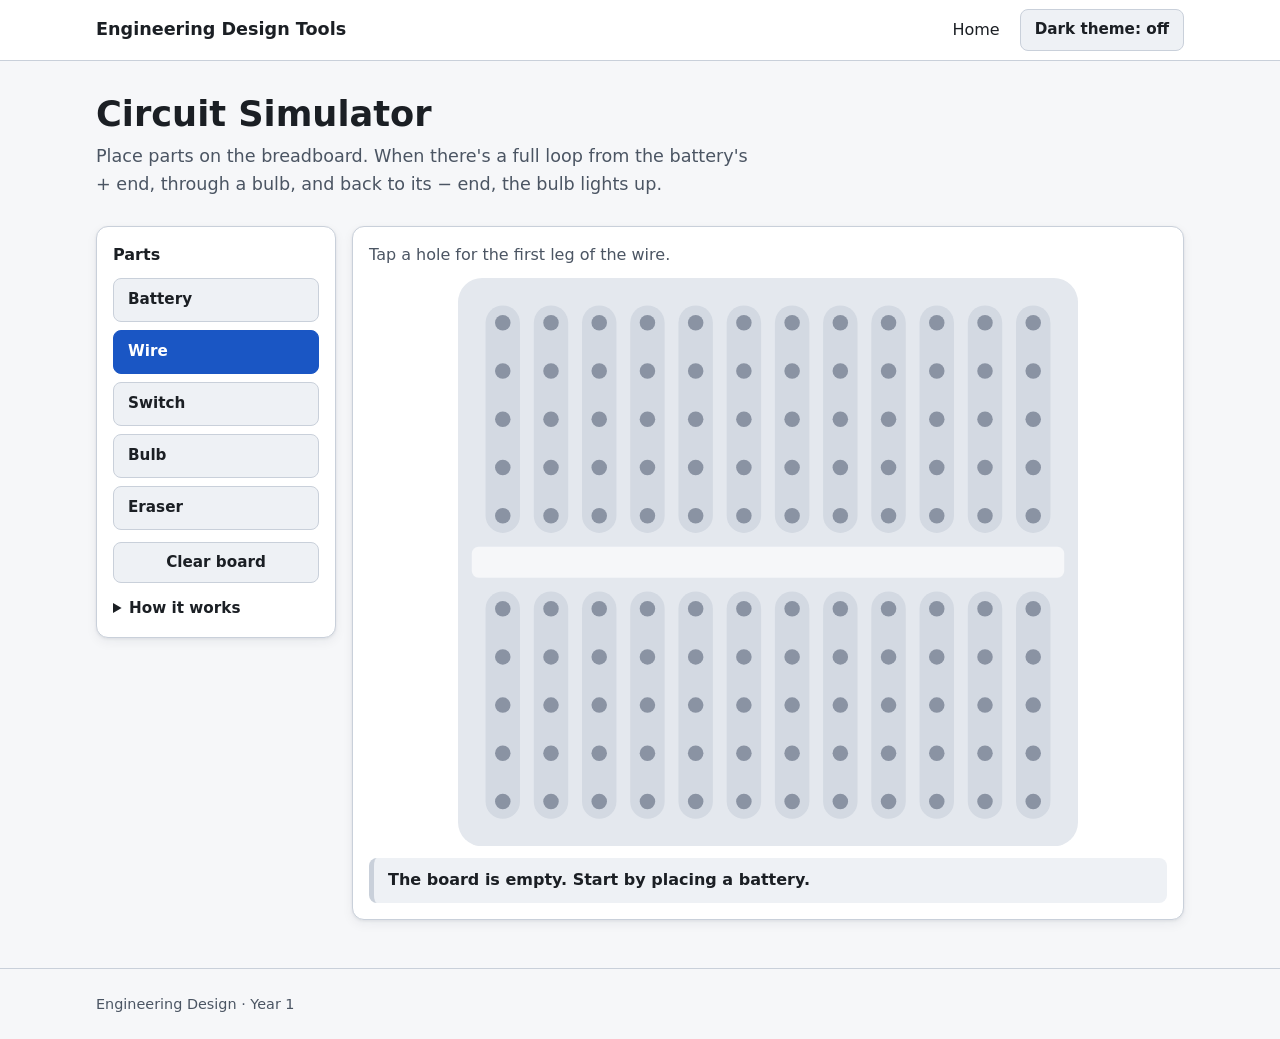
==== tools/circuit/index.html @ 4f477979 "Add portal home page and breadboard circuit simulator Phase one: a responsive portal with a light/da" ====
<!doctype html>
<html lang="en" data-theme="light">
<head>
  <meta charset="utf-8">
  <meta name="viewport" content="width=device-width, initial-scale=1">
  <title>Circuit Simulator</title>
  <script>
    try {
      if (localStorage.getItem('theme') === 'dark') {
        document.documentElement.setAttribute('data-theme', 'dark');
      }
    } catch (e) {}
  </script>
  <link rel="stylesheet" href="../../css/base.css">
  <link rel="stylesheet" href="circuit.css">
  <script src="../../js/theme.js" defer></script>
  <script src="circuit.js" defer></script>
</head>
<body>
  <header class="site-header">
    <div class="container">
      <a class="site-name" href="../../index.html">Engineering Design Tools</a>
      <nav class="site-nav" aria-label="Main">
        <a href="../../index.html">Home</a>
      </nav>
      <button type="button" class="btn" id="theme-toggle" aria-pressed="false">Dark theme: off</button>
    </div>
  </header>

  <main>
    <div class="container">
      <h1>Circuit Simulator</h1>
      <p class="lead">Place parts on the breadboard. When there's a full loop from the battery's + end, through a bulb, and back to its &minus; end, the bulb lights up.</p>

      <div class="sim">
        <section class="palette" aria-label="Parts">
          <h2 class="palette-title">Parts</h2>
          <div class="palette-buttons" role="group" aria-label="Choose a part">
            <button type="button" class="btn tool-btn" data-tool="battery" aria-pressed="false">Battery</button>
            <button type="button" class="btn tool-btn" data-tool="wire" aria-pressed="true">Wire</button>
            <button type="button" class="btn tool-btn" data-tool="switch" aria-pressed="false">Switch</button>
            <button type="button" class="btn tool-btn" data-tool="bulb" aria-pressed="false">Bulb</button>
            <button type="button" class="btn tool-btn" data-tool="erase" aria-pressed="false">Eraser</button>
          </div>
          <button type="button" class="btn clear-btn" id="clear-board">Clear board</button>
          <details class="howto">
            <summary>How it works</summary>
            <ul>
              <li>Pick a part, then tap two holes. The part's two legs go in those holes.</li>
              <li>For the battery, the first hole is the <strong>+</strong> end and the second is the <strong>&minus;</strong> end.</li>
              <li>Holes in the same shaded column strip are joined inside the board, so parts in the same strip are connected.</li>
              <li>Tap a switch to open or close it.</li>
              <li>Pick the Eraser and tap a part to remove it.</li>
            </ul>
          </details>
        </section>

        <section class="board-area" aria-label="Breadboard">
          <p class="hint" id="hint" aria-live="polite"></p>
          <div class="board-wrap">
            <svg id="board" role="img" aria-label="Breadboard"></svg>
          </div>
          <p class="status" id="status" role="status" aria-live="polite"></p>
        </section>
      </div>
    </div>
  </main>

  <footer class="site-footer">
    <div class="container">Engineering Design &middot; Year 1</div>
  </footer>
</body>
</html>
---- css/base.css ----
/* Shared styles for every page in the portal.
   Colors are CSS variables: defined once for the light theme,
   then redefined for the dark theme further down. */

:root {
  --bg: #f6f7f9;
  --surface: #ffffff;
  --surface-2: #eef1f5;
  --text: #1b1f24;
  --muted: #4b5563;
  --border: #c9d0da;
  --accent: #1a56c4;
  --accent-text: #ffffff;
  --ok-bg: #e6f4ea;
  --ok-text: #1e5b2e;
  --warn-bg: #fdecea;
  --warn-text: #8a1c12;
  --shadow: 0 1px 3px rgba(20, 30, 50, 0.08), 0 4px 12px rgba(20, 30, 50, 0.06);
  color-scheme: light;
}

:root[data-theme="dark"] {
  --bg: #111418;
  --surface: #1b1f25;
  --surface-2: #252a32;
  --text: #e9ecf0;
  --muted: #b4bcc8;
  --border: #414955;
  --accent: #8ab4ff;
  --accent-text: #0d1420;
  --ok-bg: #163324;
  --ok-text: #a8e6bd;
  --warn-bg: #3d1714;
  --warn-text: #ffb4a8;
  --shadow: 0 1px 3px rgba(0, 0, 0, 0.4), 0 4px 12px rgba(0, 0, 0, 0.3);
  color-scheme: dark;
}

*,
*::before,
*::after {
  box-sizing: border-box;
}

html {
  -webkit-text-size-adjust: 100%;
}

body {
  margin: 0;
  background: var(--bg);
  color: var(--text);
  font-family: system-ui, -apple-system, "Segoe UI", Roboto, "Helvetica Neue", Arial, sans-serif;
  font-size: 1rem;
  line-height: 1.55;
}

a {
  color: var(--accent);
}

:focus-visible {
  outline: 3px solid var(--accent);
  outline-offset: 2px;
}

.container {
  width: 100%;
  max-width: 1120px;
  margin: 0 auto;
  padding: 0 16px;
}

/* ---------- Header ---------- */

.site-header {
  background: var(--surface);
  border-bottom: 1px solid var(--border);
}

.site-header .container {
  display: flex;
  flex-wrap: wrap;
  align-items: center;
  gap: 8px 16px;
  min-height: 60px;
  padding-top: 8px;
  padding-bottom: 8px;
}

.site-name {
  font-weight: 700;
  font-size: 1.1rem;
  color: var(--text);
  text-decoration: none;
  margin-right: auto;
}

.site-nav a {
  color: var(--text);
  text-decoration: none;
  font-weight: 500;
  padding: 6px 4px;
}

.site-nav a:hover {
  text-decoration: underline;
}

/* ---------- Buttons ---------- */

.btn {
  font: inherit;
  font-size: 0.95rem;
  font-weight: 600;
  color: var(--text);
  background: var(--surface-2);
  border: 1px solid var(--border);
  border-radius: 8px;
  padding: 8px 14px;
  min-height: 40px;
  cursor: pointer;
}

.btn:hover {
  border-color: var(--accent);
}

.btn[aria-pressed="true"] {
  background: var(--accent);
  border-color: var(--accent);
  color: var(--accent-text);
}

/* ---------- Main content ---------- */

main {
  padding: 32px 0 48px;
}

h1 {
  font-size: clamp(1.6rem, 4vw, 2.2rem);
  line-height: 1.2;
  margin: 0 0 8px;
}

.lead {
  color: var(--muted);
  font-size: 1.1rem;
  margin: 0 0 28px;
  max-width: 60ch;
}

/* ---------- Tool cards ---------- */

.tool-grid {
  display: grid;
  grid-template-columns: repeat(auto-fill, minmax(260px, 1fr));
  gap: 16px;
  padding: 0;
  margin: 0;
  list-style: none;
}

.tool-card {
  display: flex;
  flex-direction: column;
  height: 100%;
  padding: 20px;
  background: var(--surface);
  border: 1px solid var(--border);
  border-radius: 12px;
  box-shadow: var(--shadow);
  color: var(--text);
  text-decoration: none;
}

.tool-card:hover {
  border-color: var(--accent);
}

.tool-card h2 {
  font-size: 1.2rem;
  margin: 0 0 6px;
}

.tool-card p {
  color: var(--muted);
  margin: 0 0 16px;
}

.tool-card .card-link {
  margin-top: auto;
  color: var(--accent);
  font-weight: 600;
}

.site-footer {
  color: var(--muted);
  font-size: 0.9rem;
  padding: 24px 0;
  border-top: 1px solid var(--border);
}
---- tools/circuit/circuit.css ----
/* Circuit simulator styles. Board colors are variables so both themes work. */

:root {
  --board: #e4e8ee;
  --strip: #d3d9e2;
  --hole: #8a93a3;
  --hole-pending: #1a56c4;
  --wire: #1f7a3a;
  --battery: #2b2f36;
  --battery-text: #ffffff;
  --part-line: #2b2f36;
  --bulb-off: #ffffff;
  --bulb-on: #ffd43b;
  --bulb-glow: rgba(255, 196, 0, 0.75);
  --switch: #b0420c;
}

:root[data-theme="dark"] {
  --board: #2a3038;
  --strip: #353c46;
  --hole: #7a8494;
  --hole-pending: #8ab4ff;
  --wire: #5fd07f;
  --battery: #e9ecf0;
  --battery-text: #111418;
  --part-line: #e9ecf0;
  --bulb-off: #1b1f25;
  --bulb-on: #ffd43b;
  --bulb-glow: rgba(255, 210, 60, 0.85);
  --switch: #ff9a5c;
}

.sim {
  display: grid;
  grid-template-columns: 1fr;
  gap: 16px;
}

@media (min-width: 1000px) {
  .sim {
    grid-template-columns: 240px 1fr;
    align-items: start;
  }
}

/* ---------- Palette ---------- */

.palette,
.board-area {
  background: var(--surface);
  border: 1px solid var(--border);
  border-radius: 12px;
  padding: 16px;
  box-shadow: var(--shadow);
  min-width: 0;
}

@media (max-width: 600px) {
  .board-area {
    padding: 12px 8px;
  }
}

.palette-title {
  font-size: 1rem;
  margin: 0 0 10px;
}

.palette-buttons {
  display: flex;
  flex-wrap: wrap;
  gap: 8px;
}

.tool-btn {
  flex: 1 1 auto;
  min-height: 44px;
}

@media (min-width: 1000px) {
  .palette-buttons {
    flex-direction: column;
  }
  .tool-btn {
    text-align: left;
  }
}

.clear-btn {
  margin-top: 12px;
  width: 100%;
}

.howto {
  margin-top: 14px;
  font-size: 0.95rem;
}

.howto summary {
  cursor: pointer;
  font-weight: 600;
}

.howto ul {
  padding-left: 1.2em;
  margin: 8px 0 0;
  color: var(--muted);
}

.howto li + li {
  margin-top: 6px;
}

/* ---------- Board ---------- */

.hint {
  margin: 0 0 10px;
  min-height: 1.55em;
  color: var(--muted);
}

.board-wrap {
  width: 100%;
}

#board {
  display: block;
  width: 100%;
  height: auto;
  max-width: 620px;
  margin: 0 auto;
  touch-action: manipulation;
  user-select: none;
  -webkit-user-select: none;
}

.board-bg {
  fill: var(--board);
}

.strip {
  fill: var(--strip);
}

.channel {
  fill: var(--bg);
}

.hole {
  fill: var(--hole);
  pointer-events: none;
}

.hole-hit {
  fill: transparent;
  cursor: pointer;
}

.hole-hit:hover + .hole,
.hole.is-pending {
  fill: var(--hole-pending);
}

/* Parts don't catch taps while placing, so holes underneath stay tappable.
   Exceptions: switches (to flip them), and every part in eraser mode. */
.part {
  pointer-events: none;
}

.part .switch-hit {
  pointer-events: all;
  cursor: pointer;
  fill: transparent;
}

.mode-erase .part {
  pointer-events: visiblePainted;
  cursor: pointer;
}

.mode-erase .part:hover {
  opacity: 0.6;
}

.leg {
  fill: var(--part-line);
}

.lead-line {
  stroke: var(--part-line);
  stroke-width: 3;
  stroke-linecap: round;
}

.wire-line {
  stroke: var(--wire);
  stroke-width: 6;
  stroke-linecap: round;
}

.wire .leg {
  fill: var(--wire);
}

.battery-body {
  fill: var(--battery);
}

.battery-text {
  fill: var(--battery-text);
  font-size: 14px;
  font-weight: 700;
  font-family: system-ui, sans-serif;
}

.bulb-glass {
  fill: var(--bulb-off);
  stroke: var(--part-line);
  stroke-width: 2.5;
}

.bulb-filament {
  fill: none;
  stroke: var(--part-line);
  stroke-width: 2;
}

.bulb.is-lit .bulb-glass {
  fill: var(--bulb-on);
  stroke: #7a5a00;
  filter: drop-shadow(0 0 6px var(--bulb-glow)) drop-shadow(0 0 14px var(--bulb-glow));
}

.bulb.is-lit .bulb-filament {
  stroke: #7a3d00;
}

.switch-line {
  stroke: var(--switch);
  stroke-width: 4;
  stroke-linecap: round;
}

.switch .contact {
  fill: var(--switch);
}

/* ---------- Status ---------- */

.status {
  margin: 12px 0 0;
  padding: 10px 14px;
  border-radius: 8px;
  border-left: 5px solid var(--border);
  background: var(--surface-2);
  color: var(--text);
  font-weight: 600;
}

.status.is-ok {
  background: var(--ok-bg);
  color: var(--ok-text);
  border-left-color: var(--ok-text);
}

.status.is-warn {
  background: var(--warn-bg);
  color: var(--warn-text);
  border-left-color: var(--warn-text);
}
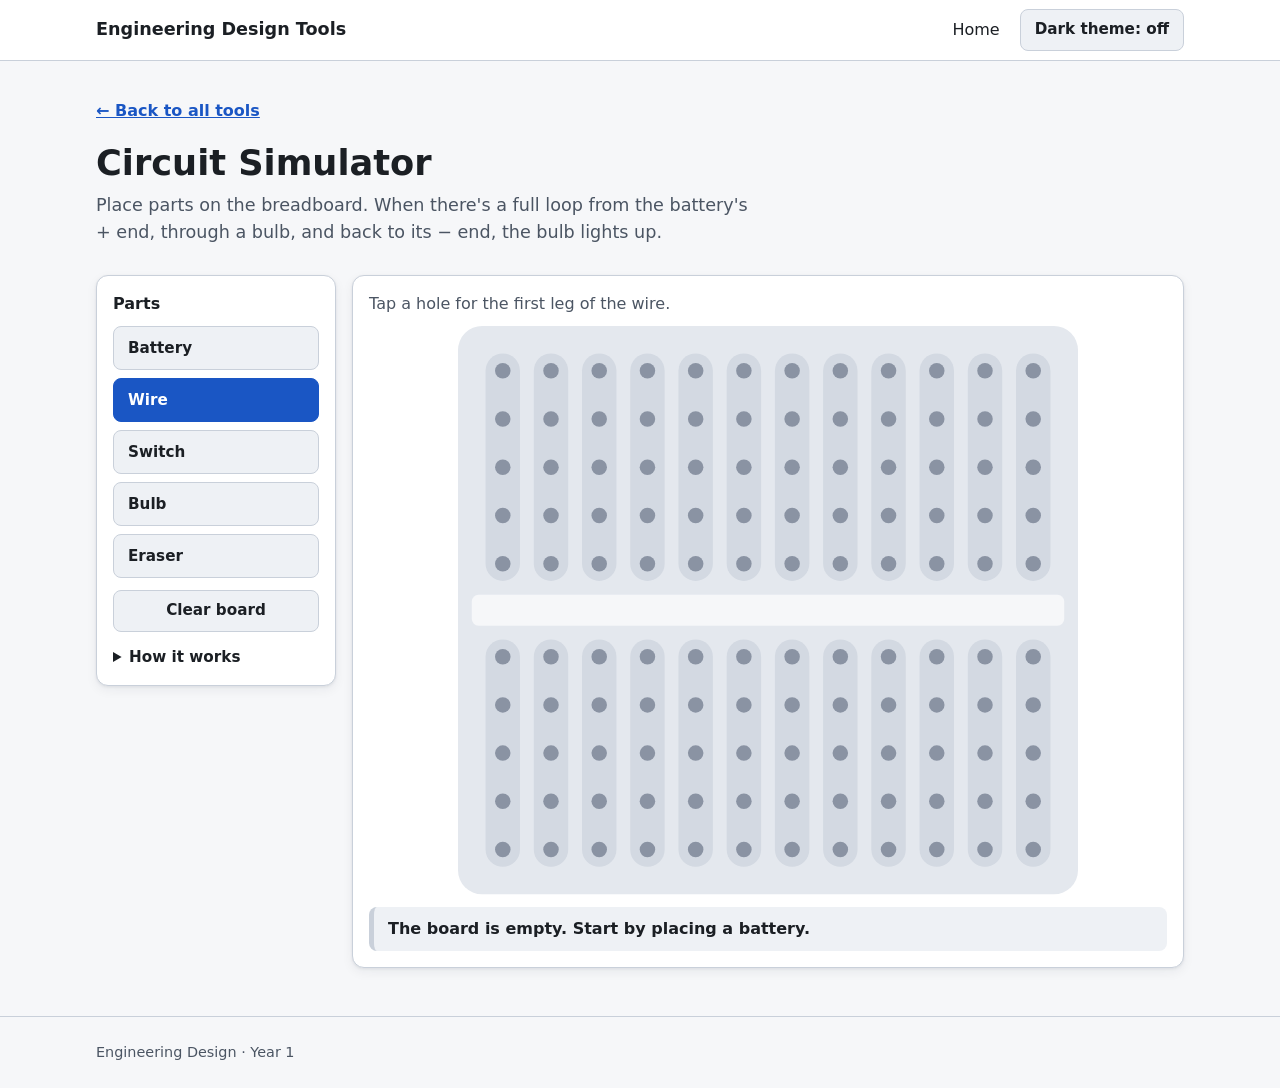
==== commit dbdbf7ba: "Add placeholder Tool 1 card and back-to-tools link Co-Authored-By: Claude Opus 5.5 <noreply@anthropi" ====
--- a/tools/circuit/index.html
+++ b/tools/circuit/index.html
@@ -29,6 +29,7 @@
 
   <main>
     <div class="container">
+      <a class="back-link" href="../../index.html">&larr; Back to all tools</a>
       <h1>Circuit Simulator</h1>
       <p class="lead">Place parts on the breadboard. When there's a full loop from the battery's + end, through a bulb, and back to its &minus; end, the bulb lights up.</p>
 
--- a/css/base.css
+++ b/css/base.css
@@ -138,6 +138,13 @@
   padding: 32px 0 48px;
 }
 
+.back-link {
+  display: inline-block;
+  margin-bottom: 12px;
+  padding: 6px 0;
+  font-weight: 600;
+}
+
 h1 {
   font-size: clamp(1.6rem, 4vw, 2.2rem);
   line-height: 1.2;
